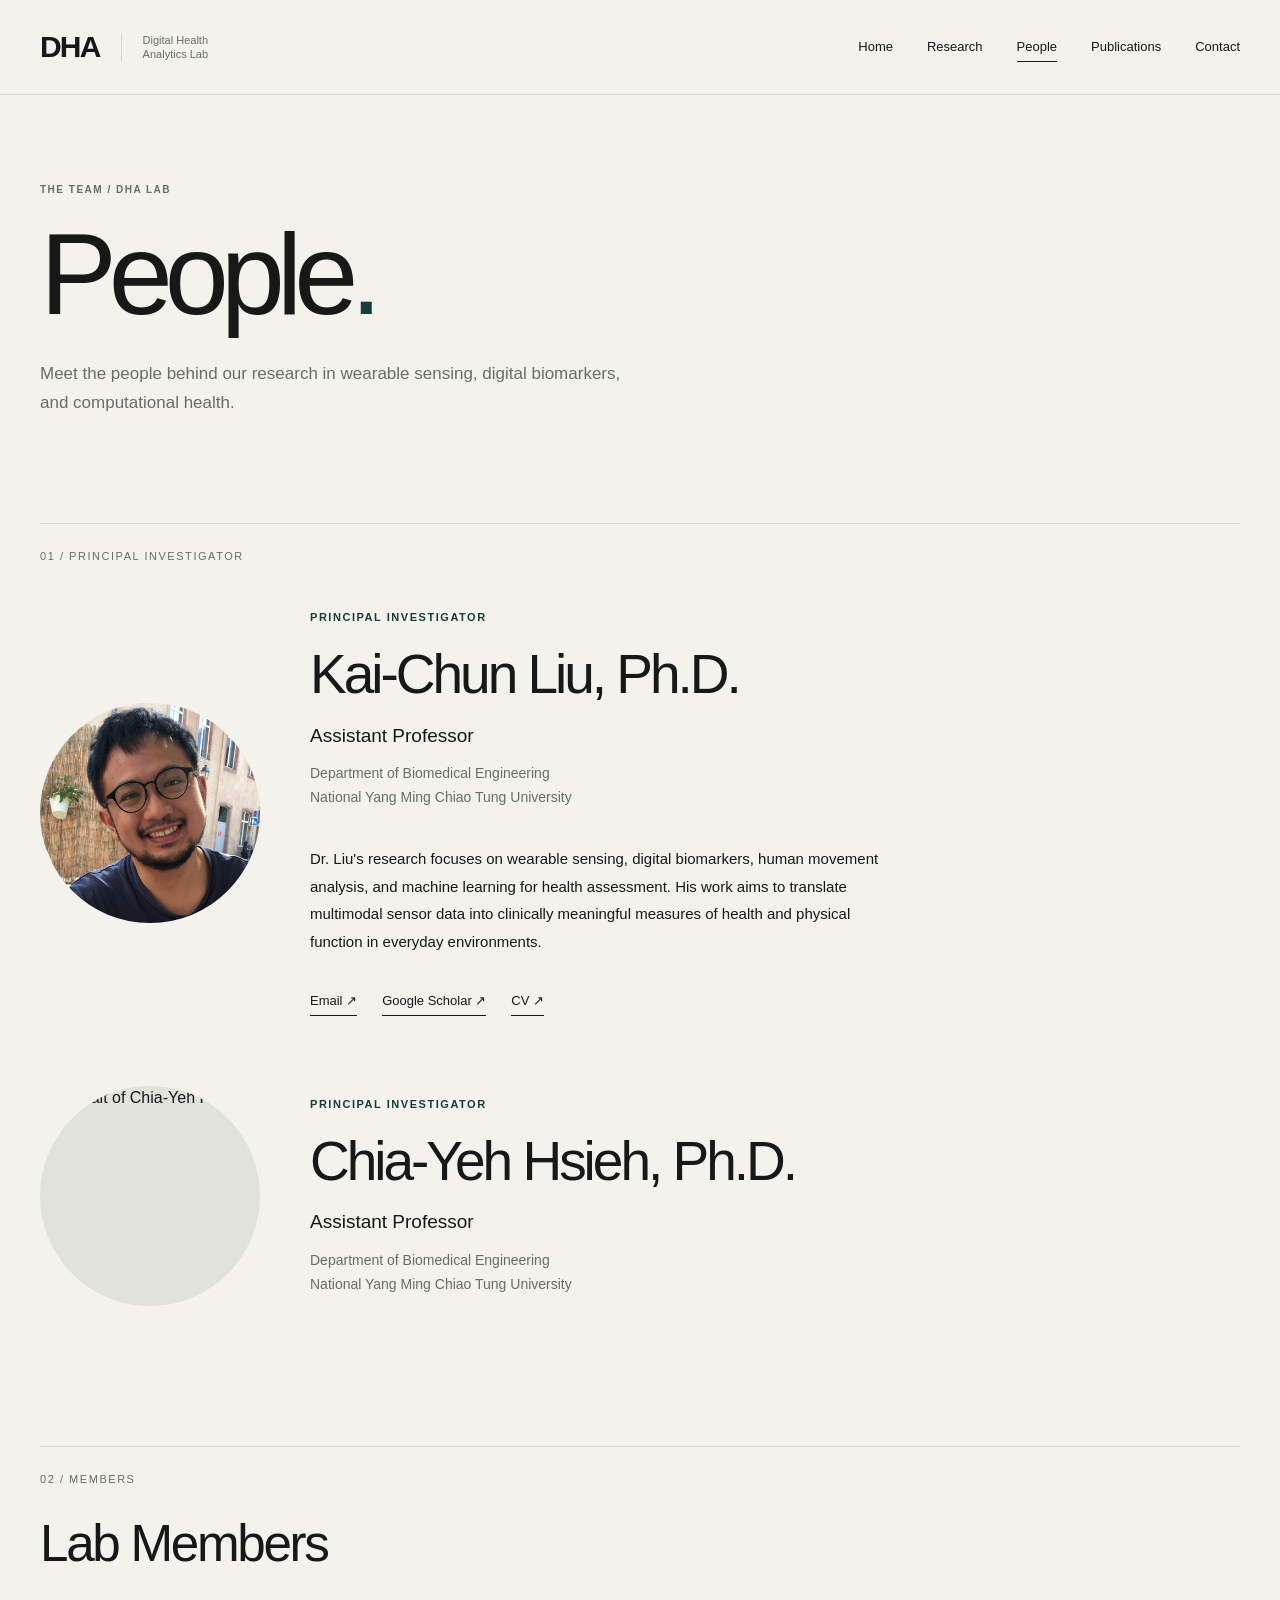
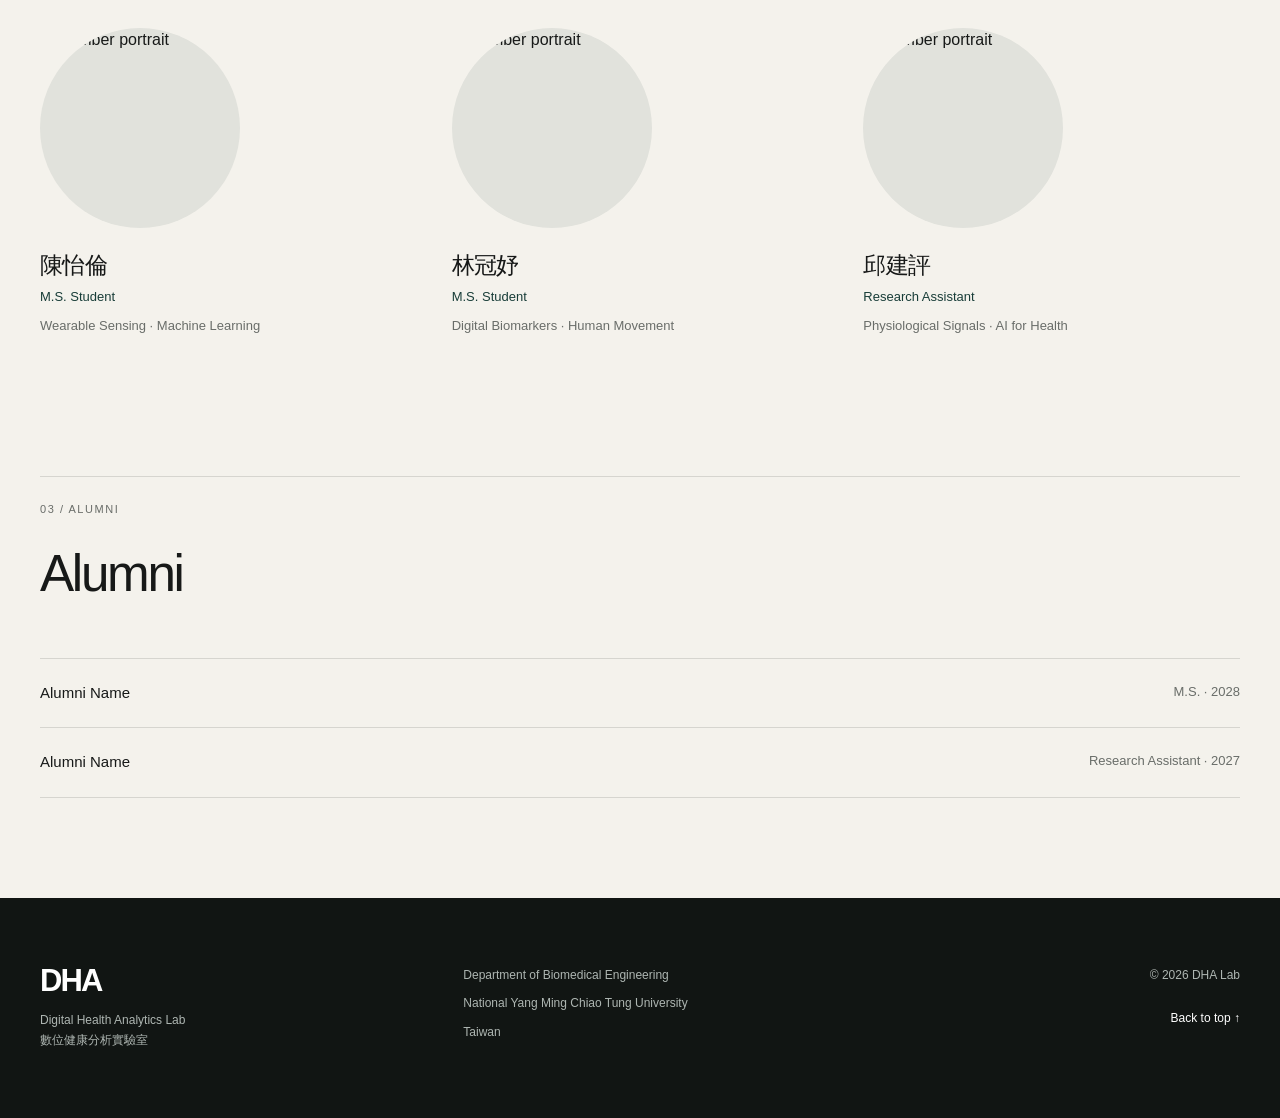
==== people.html @ 4950b9c4 "Add second PI, fill in member names, and use circular member photos Co-Authored-By: Claude Opus 5.5 " ====
<!DOCTYPE html>

<html lang="en">
<head>
<meta charset="utf-8"/>
<meta content="width=device-width, initial-scale=1.0" name="viewport"/>
<title>People | DHA Lab</title>
<meta content="Meet the people of the Digital Health Analytics Lab at NYCU." name="description"/>
<link href="css/style.css?v=20261024-contact" rel="stylesheet"/></head>
<body id="top">
<header class="site-header">
<div class="header-inner">
<a class="brand" href="index.html">
<span class="brand-mark">DHA</span>
<span class="brand-name">Digital Health<br/>Analytics Lab</span>
</a>
<nav aria-label="Main navigation" class="main-nav"><a href="index.html">Home</a><a href="research.html">Research</a><a aria-current="page" href="people.html">People</a><a href="publications.html">Publications</a><a href="contact.html">Contact</a></nav>
</div>
</header>
<main class="people-page">
<section class="people-heading">
<div class="section-inner">
<p class="section-label">THE TEAM / DHA LAB</p>
<h1>People<span class="accent-dot">.</span></h1>
<p class="people-intro">
        Meet the people behind our research in wearable sensing,
        digital biomarkers, and computational health.
      </p>
</div>
</section>
<!-- 01 / PRINCIPAL INVESTIGATOR -->
<section class="people-section" id="pi">
<div class="section-inner">
<div class="people-section-header">
<span>01 / PRINCIPAL INVESTIGATOR</span>
</div>
<div class="pi-layout">
<div class="pi-photo">
<img alt="Portrait of Kai-Chun Liu" src="images/kai-chun-liu.jpg"/>
</div>
<div class="pi-info">
<p class="person-label">PRINCIPAL INVESTIGATOR</p>
<h2>Kai-Chun Liu, Ph.D.</h2>
<p class="person-role">Assistant Professor</p>
<p class="person-affiliation">
            Department of Biomedical Engineering<br/>
            National Yang Ming Chiao Tung University
          </p>
<p class="person-bio">
            Dr. Liu's research focuses on wearable sensing,
            digital biomarkers, human movement analysis,
            and machine learning for health assessment.
            His work aims to translate multimodal sensor data
            into clinically meaningful measures of health
            and physical function in everyday environments.
          </p>
<div class="person-links">
<a href="mailto:kcliu33@nycu.edu.tw">Email ↗</a>
<!-- Replace # with actual profile URLs -->
<a href="https://scholar.google.com/citations?user=XZnpukkAAAAJ&amp;hl=en">Google Scholar ↗</a>
<a href="https://drive.google.com/file/d/1OTG_u9zV8l17swDom-nR_fmlrITZX7Av/view?usp=drive_link">CV ↗</a>
</div>
</div>
</div>
<!-- Second professor -->
<div class="pi-layout">
<div class="pi-photo">
<img alt="Portrait of Chia-Yeh Hsieh" src="images/professor-02.jpg"/>
</div>
<div class="pi-info">
<p class="person-label">PRINCIPAL INVESTIGATOR</p>
<h2>Chia-Yeh Hsieh, Ph.D.</h2>
<p class="person-role">Assistant Professor</p>
<p class="person-affiliation">
            Department of Biomedical Engineering<br/>
            National Yang Ming Chiao Tung University
          </p>
</div>
</div>
</div>
</section>
<!-- 02 / MEMBERS -->
<section class="people-section" id="members">
<div class="section-inner">
<div class="people-section-header">
<span>02 / MEMBERS</span>
<h2>Lab Members</h2>
</div>
<div class="members-grid">
<!-- Example member 1 -->
<article class="member-card">
<div class="member-photo">
<img alt="Member portrait" src="images/member-01.jpg"/>
</div>
<h3>陳怡倫</h3>
<p class="member-role">M.S. Student</p>
<p class="member-interest">
            Wearable Sensing · Machine Learning
          </p>
</article>
<!-- Example member 2 -->
<article class="member-card">
<div class="member-photo">
<img alt="Member portrait" src="images/member-02.jpg"/>
</div>
<h3>林冠妤</h3>
<p class="member-role">M.S. Student</p>
<p class="member-interest">
            Digital Biomarkers · Human Movement
          </p>
</article>
<!-- Example member 3 -->
<article class="member-card">
<div class="member-photo">
<img alt="Member portrait" src="images/member-03.jpg"/>
</div>
<h3>邱建評</h3>
<p class="member-role">Research Assistant</p>
<p class="member-interest">
            Physiological Signals · AI for Health
          </p>
</article>
</div>
</div>
</section>
<!-- 03 / ALUMNI -->
<section class="people-section alumni-section" id="alumni">
<div class="section-inner">
<div class="people-section-header">
<span>03 / ALUMNI</span>
<h2>Alumni</h2>
</div>
<div class="alumni-list">
<div class="alumni-row">
<span>Alumni Name</span>
<span>M.S. · 2028</span>
</div>
<div class="alumni-row">
<span>Alumni Name</span>
<span>Research Assistant · 2027</span>
</div>
</div>
</div>
</section>
</main>
<footer class="site-footer">
<div class="footer-inner">
<div class="footer-brand">
<p class="footer-dha">DHA</p>
<p>Digital Health Analytics Lab<br/>數位健康分析實驗室</p>
</div>
<div class="footer-affiliation">
<p>Department of Biomedical Engineering</p>
<p>National Yang Ming Chiao Tung University</p>
<p>Taiwan</p>
</div>
<div class="footer-meta">
<p>© 2026 DHA Lab</p>
<a href="#top">Back to top ↑</a>
</div>
</div>
</footer>
</body>
</html>
---- css/style.css ----
/* =========================================================
   DHA LAB
   Digital Health Analytics Lab
========================================================= */


/* =========================================================
   DESIGN TOKENS
========================================================= */

:root {

    --paper: #f4f2ec;
    --white: #ffffff;

    --ink: #171918;

    --gray: #696d69;
    --light-gray: #9da19d;

    --line: #d6d5cf;

    --teal: #183d38;
    --teal-dark: #102d29;

    --footer: #111513;

    --max-width: 1380px;

}


/* =========================================================
   RESET
========================================================= */

* {
    margin: 0;
    padding: 0;
    box-sizing: border-box;
}


html {
    scroll-behavior: smooth;
}


body {

    background: var(--paper);

    color: var(--ink);

    font-family:
        -apple-system,
        BlinkMacSystemFont,
        "Helvetica Neue",
        Helvetica,
        Arial,
        sans-serif;

    font-size: 16px;
    line-height: 1.5;

    -webkit-font-smoothing: antialiased;
    text-rendering: optimizeLegibility;

}


a {
    color: inherit;
}


img {
    display: block;
    max-width: 100%;
}


/* =========================================================
   GLOBAL CONTAINER
========================================================= */

.header-inner,
.hero-inner,
.section-inner,
.footer-inner {

    width: min(
        calc(100% - 80px),
        var(--max-width)
    );

    margin: 0 auto;

}


/* =========================================================
   HEADER
========================================================= */

.site-header {

    background: var(--paper);

    border-bottom: 1px solid var(--line);

}


.header-inner {

    min-height: 94px;

    display: flex;

    align-items: center;
    justify-content: space-between;

    gap: 60px;

}


/* =========================================================
   BRAND
========================================================= */

.brand {

    display: flex;

    align-items: center;

    color: var(--ink);

    text-decoration: none;

}


.brand-mark {

    padding-right: 21px;

    font-size: 30px;

    line-height: 1;

    font-weight: 700;

    letter-spacing: -0.06em;

}


.brand-name {

    padding-left: 21px;

    border-left: 1px solid var(--line);

    color: var(--gray);

    font-size: 11px;

    line-height: 1.3;

}


/* =========================================================
   NAVIGATION
========================================================= */

.main-nav {

    display: flex;

    align-items: center;

    gap: 34px;

}


.main-nav a {

    position: relative;

    padding: 10px 0;

    color: var(--ink);

    text-decoration: none;

    font-size: 13px;

    font-weight: 500;

}


.main-nav a::after {

    content: "";

    position: absolute;

    left: 0;
    bottom: 5px;

    width: 100%;
    height: 1px;

    background: var(--ink);

    transform: scaleX(0);

    transform-origin: right;

    transition: transform 0.25s ease;

}


.main-nav a:hover::after {

    transform: scaleX(1);

    transform-origin: left;

}


/* =========================================================
   HERO
========================================================= */

.hero {

    /*
       Keep the main visual close to the navigation.
    */

    padding: 26px 0 0;

}


/* =========================================================
   HERO VISUAL
========================================================= */

.hero-visual {

    position: relative;

    width: 100%;

    height: min(
        690px,
        calc(100vh - 145px)
    );

    min-height: 540px;

    overflow: hidden;

    background: var(--teal-dark);

}


/* =========================================================
   HERO IMAGE
========================================================= */

.hero-image {

    position: absolute;

    inset: 0;

    width: 100%;
    height: 100%;

    object-fit: cover;

    object-position: center;

}


/* =========================================================
   HERO OVERLAY
========================================================= */

.hero-overlay {

    position: absolute;

    inset: 0;

    z-index: 1;

    background:

        linear-gradient(
            90deg,
            rgba(7, 16, 14, 0.82) 0%,
            rgba(7, 16, 14, 0.65) 30%,
            rgba(7, 16, 14, 0.25) 58%,
            rgba(7, 16, 14, 0.04) 82%
        ),

        linear-gradient(
            0deg,
            rgba(5, 10, 9, 0.28) 0%,
            rgba(5, 10, 9, 0) 45%
        );

}


/* =========================================================
   HERO CONTENT
========================================================= */

.hero-content {

    position: absolute;

    z-index: 3;

    left: 58px;
    bottom: 62px;

    max-width: 690px;

    color: white;

}


/* =========================================================
   HERO EYEBROW
========================================================= */

.hero-eyebrow {

    margin-bottom: 20px;

    color: rgba(
        255,
        255,
        255,
        0.72
    );

    font-size: 10px;

    line-height: 1;

    font-weight: 600;

    letter-spacing: 0.16em;

}


/* =========================================================
   HERO TITLE
========================================================= */

.hero-content h1 {

    margin-bottom: 25px;

    font-size: clamp(
        56px,
        6vw,
        88px
    );

    line-height: 0.92;

    font-weight: 400;

    letter-spacing: -0.06em;

}


/* =========================================================
   HERO DESCRIPTION
========================================================= */

.hero-description {

    max-width: 500px;

    color: rgba(
        255,
        255,
        255,
        0.84
    );

    font-size: 16px;

    line-height: 1.65;

}


/* =========================================================
   HERO AFFILIATION
========================================================= */

.hero-affiliation {

    position: absolute;

    z-index: 3;

    right: 40px;
    bottom: 38px;

    color: rgba(
        255,
        255,
        255,
        0.68
    );

    text-align: right;

    font-size: 11px;

    line-height: 1.6;

}


.hero-affiliation p + p {

    margin-top: 2px;

}


/* =========================================================
   NEWS
========================================================= */

.news {

    padding: 125px 0 135px;

    background: var(--paper);

}


/* =========================================================
   NEWS HEADER
========================================================= */

.news-header {

    margin-bottom: 70px;

    display: flex;

    align-items: flex-end;
    justify-content: space-between;

    gap: 60px;

}


/* =========================================================
   SECTION LABEL
========================================================= */

.section-label {

    margin-bottom: 22px;

    color: var(--gray);

    font-size: 10px;

    line-height: 1;

    font-weight: 600;

    letter-spacing: 0.15em;

}


/* =========================================================
   NEWS TITLE
========================================================= */

.news-header h2 {

    max-width: 800px;

    font-size: clamp(
        43px,
        5vw,
        70px
    );

    line-height: 1;

    font-weight: 400;

    letter-spacing: -0.052em;

}


/* =========================================================
   ALL NEWS LINK
========================================================= */

.section-link {

    position: relative;

    padding-bottom: 6px;

    color: var(--ink);

    text-decoration: none;

    font-size: 13px;

}


.section-link::after {

    content: "";

    position: absolute;

    left: 0;
    bottom: 0;

    width: 100%;
    height: 1px;

    background: var(--ink);

    transform-origin: left;

    transition: transform 0.25s ease;

}


.section-link:hover::after {

    transform: scaleX(0.45);

}


/* =========================================================
   NEWS LIST
========================================================= */

.news-list {

    border-top: 1px solid var(--line);

}


/* =========================================================
   NEWS ITEM
========================================================= */

.news-item {

    padding: 37px 0;

    display: grid;

    grid-template-columns:
        170px
        minmax(0, 1fr)
        40px;

    gap: 30px;

    align-items: start;

    border-bottom: 1px solid var(--line);

}


/* =========================================================
   NEWS DATE
========================================================= */

.news-item time {

    padding-top: 5px;

    color: var(--gray);

    font-size: 10px;

    line-height: 1;

    font-weight: 600;

    letter-spacing: 0.12em;

}


/* =========================================================
   NEWS CONTENT
========================================================= */

.news-content h3 {

    margin-bottom: 10px;

    font-size: 23px;

    line-height: 1.25;

    font-weight: 500;

    letter-spacing: -0.025em;

}


.news-content p {

    max-width: 700px;

    color: var(--gray);

    font-size: 14px;

    line-height: 1.65;

}


/* =========================================================
   NEWS ARROW
========================================================= */

.news-arrow {

    padding-top: 2px;

    text-align: right;

    font-size: 18px;

    transition: transform 0.2s ease;

}


.news-item:hover .news-arrow {

    transform:
        translate(3px, -3px);

}


/* =========================================================
   FOOTER
========================================================= */

.site-footer {

    padding: 67px 0;

    background: var(--footer);

    color: #aeb6b2;

}


/* =========================================================
   FOOTER GRID
========================================================= */

.footer-inner {

    display: grid;

    grid-template-columns:
        1.2fr
        1.6fr
        0.8fr;

    gap: 70px;

}


/* =========================================================
   FOOTER DHA
========================================================= */

.footer-dha {

    margin-bottom: 14px;

    color: white;

    font-size: 31px;

    line-height: 1;

    font-weight: 700;

    letter-spacing: -0.06em;

}


.footer-brand,
.footer-affiliation,
.footer-meta {

    font-size: 12px;

    line-height: 1.7;

}


.footer-affiliation p + p {

    margin-top: 8px;

}


.footer-meta {

    text-align: right;

}


.footer-meta a {

    display: inline-block;

    margin-top: 23px;

    color: white;

    text-decoration: none;

}


.footer-meta a:hover {

    opacity: 0.65;

}


/* =========================================================
   TABLET
========================================================= */

@media (max-width: 1000px) {


    .header-inner,
    .hero-inner,
    .section-inner,
    .footer-inner {

        width:
            min(
                calc(100% - 48px),
                var(--max-width)
            );

    }


    /* HEADER */

    .header-inner {

        min-height: 90px;

    }


    .main-nav {

        gap: 21px;

    }


    /* HERO */

    .hero {

        padding-top: 22px;

    }


    .hero-visual {

        height: 620px;

        min-height: 0;

    }


    .hero-content {

        left: 45px;
        bottom: 50px;

    }


    .hero-affiliation {

        right: 35px;
        bottom: 30px;

    }


    /* NEWS */

    .news {

        padding: 100px 0 110px;

    }

}


/* =========================================================
   SMALL TABLET
========================================================= */

@media (max-width: 800px) {


    /* NAV */

    .main-nav {

        gap: 16px;

    }


    .main-nav a {

        font-size: 12px;

    }


    /* HERO */

    .hero-visual {

        height: 580px;

    }


    .hero-content h1 {

        font-size: 62px;

    }


    /*
       Hide affiliation because it competes
       with the main text at smaller widths.
    */

    .hero-affiliation {

        display: none;

    }


    /* NEWS */

    .news-item {

        grid-template-columns:
            125px
            minmax(0, 1fr)
            30px;

    }


    /* FOOTER */

    .footer-inner {

        grid-template-columns:
            1fr
            1fr;

    }


    .footer-meta {

        grid-column: 1 / -1;

        text-align: left;

    }

}


/* =========================================================
   MOBILE
========================================================= */

@media (max-width: 650px) {


    /* GLOBAL */

    .header-inner,
    .hero-inner,
    .section-inner,
    .footer-inner {

        width:
            calc(100% - 32px);

    }


    /* HEADER */

    .header-inner {

        min-height: 78px;

    }


    .brand-mark {

        padding-right: 15px;

        font-size: 27px;

    }


    .brand-name {

        padding-left: 15px;

        font-size: 9px;

    }


    /*
       Desktop navigation hidden on mobile.
       A mobile menu can be added later.
    */

    .main-nav {

        display: none;

    }


    /* HERO */

    .hero {

        padding-top: 16px;

    }


    .hero-visual {

        height:
            calc(100svh - 110px);

        min-height: 530px;

        max-height: 680px;

    }


    .hero-image {

        /*
           Can change this to:
           center / left / right
           depending on the final image.
        */

        object-position: center;

    }


    .hero-overlay {

        background:

            linear-gradient(
                0deg,
                rgba(6, 15, 13, 0.92) 0%,
                rgba(6, 15, 13, 0.70) 38%,
                rgba(6, 15, 13, 0.20) 72%,
                rgba(6, 15, 13, 0.03) 100%
            );

    }


    .hero-content {

        left: 26px;
        right: 26px;
        bottom: 32px;

        max-width: none;

    }


    .hero-eyebrow {

        margin-bottom: 16px;

        font-size: 8px;

    }


    .hero-content h1 {

        margin-bottom: 20px;

        font-size: clamp(
            47px,
            14vw,
            62px
        );

        line-height: 0.94;

    }


    .hero-description {

        max-width: 400px;

        font-size: 14px;

        line-height: 1.6;

    }


    /* NEWS */

    .news {

        padding: 78px 0 85px;

    }


    .news-header {

        margin-bottom: 45px;

        flex-direction: column;

        align-items: flex-start;

        gap: 27px;

    }


    .news-header h2 {

        font-size: 42px;

    }


    .news-item {

        padding: 29px 0;

        grid-template-columns: 1fr;

        gap: 13px;

    }


    .news-content h3 {

        font-size: 21px;

    }


    .news-arrow {

        display: none;

    }


    /* FOOTER */

    .site-footer {

        padding: 52px 0;

    }


    .footer-inner {

        grid-template-columns: 1fr;

        gap: 35px;

    }


    .footer-meta {

        grid-column: auto;

        text-align: left;

    }

}


/* =========================================================
   VERY SMALL MOBILE
========================================================= */

@media (max-width: 390px) {


    .brand-name {

        display: none;

    }


    .brand-mark {

        padding-right: 0;

    }


    .hero-content h1 {

        font-size: 45px;

    }


    .news-header h2 {

        font-size: 37px;

    }

}


/* =========================================================
   REDUCED MOTION
========================================================= */

@media (prefers-reduced-motion: reduce) {


    html {

        scroll-behavior: auto;

    }


    *,
    *::before,
    *::after {

        animation-duration:
            0.01ms !important;

        animation-iteration-count:
            1 !important;

        transition-duration:
            0.01ms !important;

    }
   

}


/* ==========================================
   PEOPLE PAGE
========================================== */

.people-page {
  background: var(--paper);
}

.people-heading {
  padding: 90px 0 65px;
}

.people-heading h1 {
  font-size: clamp(65px, 9vw, 130px);
  font-weight: 400;
  line-height: 1;
  letter-spacing: -0.07em;
}

.accent-dot {
  color: var(--teal);
}

.people-intro {
  max-width: 590px;
  margin-top: 28px;
  color: var(--gray);
  font-size: 17px;
  line-height: 1.7;
}

/* SECTION */

.people-section {
  padding: 40px 0 100px;
}

.people-section-header {
  border-top: 1px solid var(--line);
  padding-top: 24px;
  margin-bottom: 45px;
}

.people-section-header > span {
  display: block;
  color: var(--gray);
  font-size: 11px;
  letter-spacing: 0.14em;
}

.people-section-header h2 {
  margin-top: 18px;
  font-size: clamp(36px, 4vw, 54px);
  font-weight: 400;
  letter-spacing: -0.045em;
}

/* PI */

.pi-layout {
    display: grid;
    grid-template-columns: 220px minmax(0, 1fr);
    column-gap: 50px;
    align-items: center;
}

.pi-photo {
    width: 220px;
    max-width: 100%;
    aspect-ratio: 1 / 1;
    border-radius: 50%;
    background: #e1e2dc;
    overflow: hidden;
}

.pi-layout + .pi-layout {
    margin-top: 70px;
}

.pi-photo img {
    display: block;
    width: 100%;
    height: 100%;
    object-fit: cover;
    object-position: center top;
}

.person-label {
  color: var(--teal);
  font-size: 11px;
  font-weight: 600;
  letter-spacing: 0.14em;
  margin-bottom: 20px;
}

.pi-info h2 {
  font-size: clamp(38px, 4.3vw, 64px);
  font-weight: 400;
  line-height: 1.05;
  letter-spacing: -0.055em;
}

.person-role {
  margin-top: 18px;
  font-size: 19px;
}

.person-affiliation {
  margin-top: 12px;
  color: var(--gray);
  font-size: 14px;
  line-height: 1.7;
}

.person-bio {
  margin-top: 35px;
  max-width: 590px;
  font-size: 15px;
  line-height: 1.85;
}

.person-links {
  display: flex;
  flex-wrap: wrap;
  gap: 25px;
  margin-top: 35px;
}

.person-links a {
  font-size: 13px;
  text-decoration: none;
  border-bottom: 1px solid var(--ink);
  padding-bottom: 5px;
}

/* MEMBERS */

.members-grid {
  display: grid;
  grid-template-columns: repeat(3, minmax(0, 1fr));
  gap: 35px;
}

.member-photo {
  width: 100%;
  max-width: 200px;
  aspect-ratio: 1 / 1;
  border-radius: 50%;
  background: #e1e2dc;
  overflow: hidden;
}

.member-photo img {
  display: block;
  width: 100%;
  height: 100%;
  object-fit: cover;
  object-position: center top;
  transition: transform 0.4s ease;
}

.member-card:hover img {
  transform: scale(1.035);
}

.member-card h3 {
  margin-top: 20px;
  font-size: 23px;
  font-weight: 500;
  letter-spacing: -0.03em;
}

.member-role {
  margin-top: 5px;
  font-size: 13px;
  color: var(--teal);
}

.member-interest {
  margin-top: 9px;
  font-size: 13px;
  line-height: 1.6;
  color: var(--gray);
}

/* ALUMNI */

.alumni-list {
  border-top: 1px solid var(--line);
}

.alumni-row {
  display: flex;
  justify-content: space-between;
  gap: 25px;
  padding: 23px 0;
  border-bottom: 1px solid var(--line);
  font-size: 15px;
}

.alumni-row span:last-child {
  color: var(--gray);
  font-size: 13px;
}

/* RESPONSIVE */


@media (max-width: 650px) {
  .people-heading {
    padding: 60px 0 45px;
  }

  .people-section {
    padding: 30px 0 75px;
  }

  .pi-layout {
    grid-template-columns: 1fr;
    gap: 35px;
  }

  .pi-photo {
    max-width: 180px;
  }

  .members-grid {
    grid-template-columns: repeat(2, minmax(0, 1fr));
    gap: 28px 16px;
  }

  .member-card h3 {
    font-size: 19px;
  }

  .alumni-row {
    flex-direction: column;
    gap: 6px;
  }
}

@media (max-width: 390px) {
  .members-grid {
    grid-template-columns: 1fr;
  }
}


/* Unified navigation: accessible on small screens */
.main-nav a[aria-current="page"]::after{transform:scaleX(1);transform-origin:left}
@media(max-width:650px){.header-inner{flex-wrap:wrap;gap:10px;padding:16px 0}.main-nav{display:flex;width:100%;gap:clamp(12px,4vw,26px);flex-wrap:wrap}.main-nav a{font-size:12px;padding:6px 0}.site-header .header-inner{min-height:90px}}
@media(max-width:390px){.brand-name{display:block}.header-inner{gap:10px}}
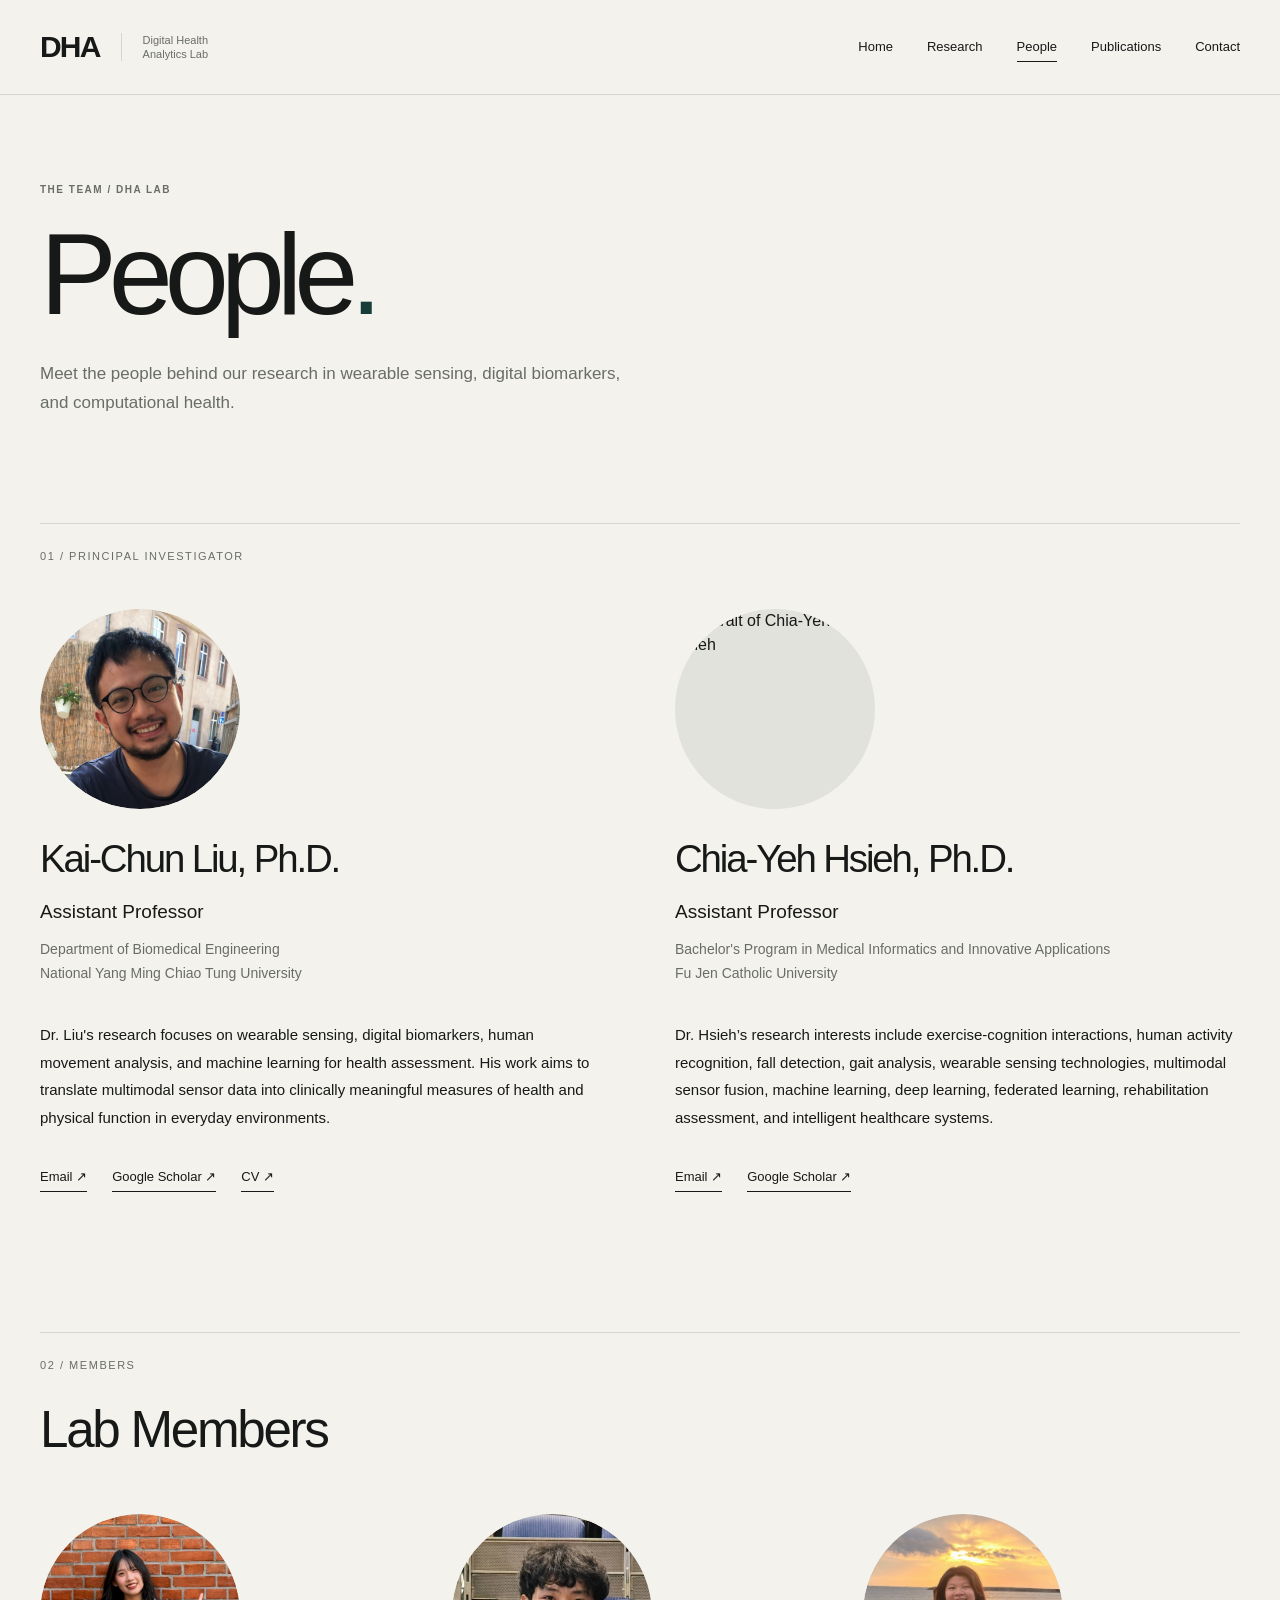
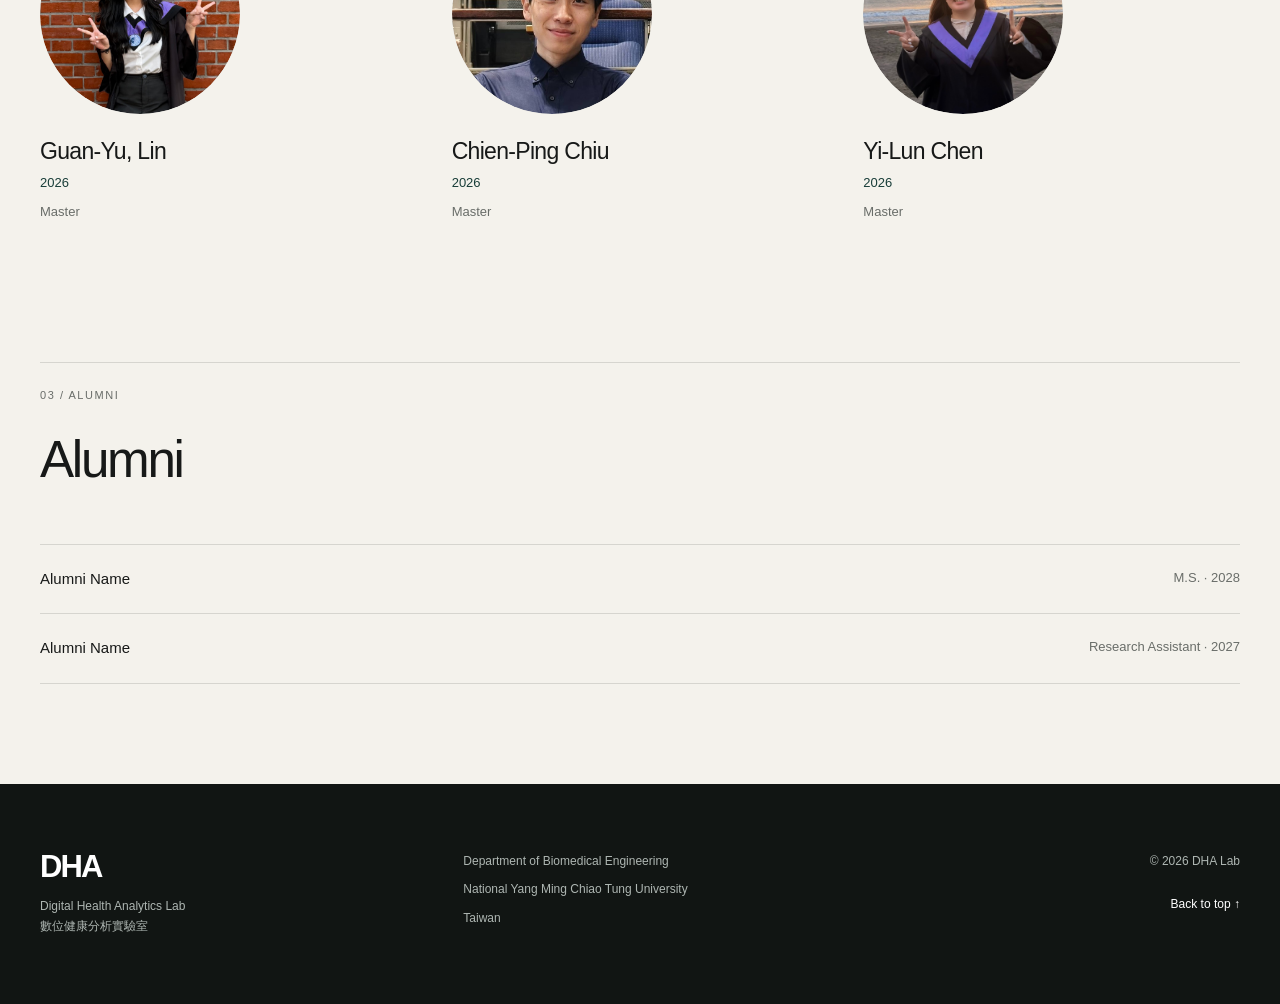
==== commit 3b450c3e: "Update people page, styles, and add member photos Co-Authored-By: Claude Opus 5.5 <noreply@anthropic" ====
--- a/people.html
+++ b/people.html
@@ -1,4 +1,3 @@
-
 <!DOCTYPE html>
 
 <html lang="en">
@@ -7,7 +6,7 @@
 <meta content="width=device-width, initial-scale=1.0" name="viewport"/>
 <title>People | DHA Lab</title>
 <meta content="Meet the people of the Digital Health Analytics Lab at NYCU." name="description"/>
-<link href="css/style.css?v=20261024-contact" rel="stylesheet"/></head>
+<link href="css/style.css?v=20261105-avatar" rel="stylesheet"/></head>
 <body id="top">
 <header class="site-header">
 <div class="header-inner">
@@ -35,12 +34,12 @@
 <div class="people-section-header">
 <span>01 / PRINCIPAL INVESTIGATOR</span>
 </div>
+<div class="pi-row">
 <div class="pi-layout">
 <div class="pi-photo">
 <img alt="Portrait of Kai-Chun Liu" src="images/kai-chun-liu.jpg"/>
 </div>
 <div class="pi-info">
-<p class="person-label">PRINCIPAL INVESTIGATOR</p>
 <h2>Kai-Chun Liu, Ph.D.</h2>
 <p class="person-role">Assistant Professor</p>
 <p class="person-affiliation">
@@ -63,21 +62,30 @@
 </div>
 </div>
 </div>
-<!-- Second professor -->
+<!-- PI 2：先複製第一位教授的資料，之後再換成新教授的內容 -->
 <div class="pi-layout">
 <div class="pi-photo">
-<img alt="Portrait of Chia-Yeh Hsieh" src="images/professor-02.jpg"/>
+<img alt="Portrait of Chia-Yeh Hsieh" src="images/chia-yeh-hsieh.jpg"/>
 </div>
 <div class="pi-info">
-<p class="person-label">PRINCIPAL INVESTIGATOR</p>
 <h2>Chia-Yeh Hsieh, Ph.D.</h2>
 <p class="person-role">Assistant Professor</p>
 <p class="person-affiliation">
-            Department of Biomedical Engineering<br/>
-            National Yang Ming Chiao Tung University
+            Bachelor's Program in Medical Informatics and Innovative Applications<br/>
+            Fu Jen Catholic University
           </p>
+<p class="person-bio">
+            Dr. Hsieh’s research interests include exercise-cognition interactions, human activity recognition, fall detection, gait analysis, wearable sensing technologies, multimodal sensor fusion, machine learning, deep learning, federated learning, rehabilitation assessment, and intelligent healthcare systems.
+          </p>
+<div class="person-links">
+<a href="mailto:152369@mail.fju.edu.tw">Email ↗</a>
+<!-- Replace # with actual profile URLs -->
+<a href="https://scholar.google.com/citations?user=0BJcHgoAAAAJ&hl=zh-TW">Google Scholar ↗</a>
+<!-- <a href="https://drive.google.com/file/d/1OTG_u9zV8l17swDom-nR_fmlrITZX7Av/view?usp=drive_link">CV ↗</a> -->
 </div>
 </div>
+</div>
+</div><!-- /pi-row -->
 </div>
 </section>
 <!-- 02 / MEMBERS -->
@@ -91,34 +99,34 @@
 <!-- Example member 1 -->
 <article class="member-card">
 <div class="member-photo">
-<img alt="Member portrait" src="images/member-01.jpg"/>
+<img alt="Member portrait" src="images/guan-yu-lin.jpg"/>
 </div>
-<h3>陳怡倫</h3>
-<p class="member-role">M.S. Student</p>
+<h3>Guan-Yu, Lin</h3>
+<p class="member-role">2026</p>
 <p class="member-interest">
-            Wearable Sensing · Machine Learning
+            Master
           </p>
 </article>
 <!-- Example member 2 -->
 <article class="member-card">
 <div class="member-photo">
-<img alt="Member portrait" src="images/member-02.jpg"/>
+<img alt="Member portrait" src="images/chien-ping-chiu.jpg"/>
 </div>
-<h3>林冠妤</h3>
-<p class="member-role">M.S. Student</p>
+<h3>Chien-Ping Chiu</h3>
+<p class="member-role">2026</p>
 <p class="member-interest">
-            Digital Biomarkers · Human Movement
+            Master
           </p>
 </article>
 <!-- Example member 3 -->
 <article class="member-card">
 <div class="member-photo">
-<img alt="Member portrait" src="images/member-03.jpg"/>
+<img alt="Member portrait" src="images/yi-lun-chen.jpg"/>
 </div>
-<h3>邱建評</h3>
-<p class="member-role">Research Assistant</p>
+<h3>Yi-Lun Chen</h3>
+<p class="member-role">2026</p>
 <p class="member-interest">
-            Physiological Signals · AI for Health
+            Master
           </p>
 </article>
 </div>
@@ -162,4 +170,4 @@
 </div>
 </footer>
 </body>
-</html>
+</html>
--- a/css/style.css
+++ b/css/style.css
@@ -1328,25 +1328,68 @@
     align-items: center;
 }
 
+/* 兩位教授左右並排 */
+.pi-row {
+    display: grid;
+    grid-template-columns: repeat(2, minmax(0, 1fr));
+    column-gap: 70px;
+    align-items: start;
+}
+
+/* 並排時每位教授改成「照片在上、文字在下」 */
+.pi-row .pi-layout {
+    grid-template-columns: 1fr;
+    row-gap: 30px;
+    align-items: start;
+}
+
+.pi-row .pi-photo {
+    width: 200px;
+}
+
+.pi-row .pi-info h2 {
+    font-size: clamp(32px, 3vw, 46px);
+}
+
+@supports (grid-template-rows: subgrid) {
+    .pi-row {
+        row-gap: 0;
+    }
+
+    .pi-row .pi-layout {
+        grid-row: span 6;
+        grid-template-rows: subgrid;
+        row-gap: 0;
+    }
+
+    .pi-row .pi-photo {
+        margin-bottom: 30px;
+    }
+
+    .pi-row .pi-info {
+        grid-row: span 5;
+        display: grid;
+        grid-template-rows: subgrid;
+        row-gap: 0;
+    }
+}
+
 .pi-photo {
     width: 220px;
     max-width: 100%;
-    aspect-ratio: 1 / 1;
-    border-radius: 50%;
+    aspect-ratio: 1 / 1;          /* 圓形頭像：正方形外框 */
+    border-radius: 50%;           /* 圓形頭像：變成正圓 */
     background: #e1e2dc;
     overflow: hidden;
-}
-
-.pi-layout + .pi-layout {
-    margin-top: 70px;
 }
 
 .pi-photo img {
     display: block;
     width: 100%;
     height: 100%;
-    object-fit: cover;
-    object-position: center top;
+    border-radius: 50%;
+    object-fit: cover;            /* 填滿圓形、不變形 */
+    object-position: center top;  /* 從上方對齊，避免切到頭 */
 }
 
 .person-label {
@@ -1406,18 +1449,17 @@
 }
 
 .member-photo {
-  width: 100%;
-  max-width: 200px;
-  aspect-ratio: 1 / 1;
-  border-radius: 50%;
+  width: min(100%, 200px);       /* 圓形頭像：最大 200px */
+  aspect-ratio: 1 / 1;           /* 圓形頭像：正方形外框 */
+  border-radius: 50%;            /* 圓形頭像：變成正圓 */
   background: #e1e2dc;
   overflow: hidden;
 }
 
 .member-photo img {
-  display: block;
   width: 100%;
   height: 100%;
+  border-radius: 50%;
   object-fit: cover;
   object-position: center top;
   transition: transform 0.4s ease;
@@ -1488,6 +1530,27 @@
     max-width: 180px;
   }
 
+  /* 手機版改回上下排列 */
+  .pi-row {
+    grid-template-columns: 1fr;
+    row-gap: 60px;
+  }
+
+  .pi-row .pi-photo {
+    width: 180px;
+  }
+
+  /* 手機版上下排列，不需要逐行對齊 */
+  .pi-row .pi-layout,
+  .pi-row .pi-info {
+    grid-row: auto;
+    grid-template-rows: none;
+  }
+
+  .pi-row .pi-info {
+    display: block;
+  }
+
   .members-grid {
     grid-template-columns: repeat(2, minmax(0, 1fr));
     gap: 28px 16px;
@@ -1513,4 +1576,4 @@
 /* Unified navigation: accessible on small screens */
 .main-nav a[aria-current="page"]::after{transform:scaleX(1);transform-origin:left}
 @media(max-width:650px){.header-inner{flex-wrap:wrap;gap:10px;padding:16px 0}.main-nav{display:flex;width:100%;gap:clamp(12px,4vw,26px);flex-wrap:wrap}.main-nav a{font-size:12px;padding:6px 0}.site-header .header-inner{min-height:90px}}
-@media(max-width:390px){.brand-name{display:block}.header-inner{gap:10px}}
+@media(max-width:390px){.brand-name{display:block}.header-inner{gap:10px}}
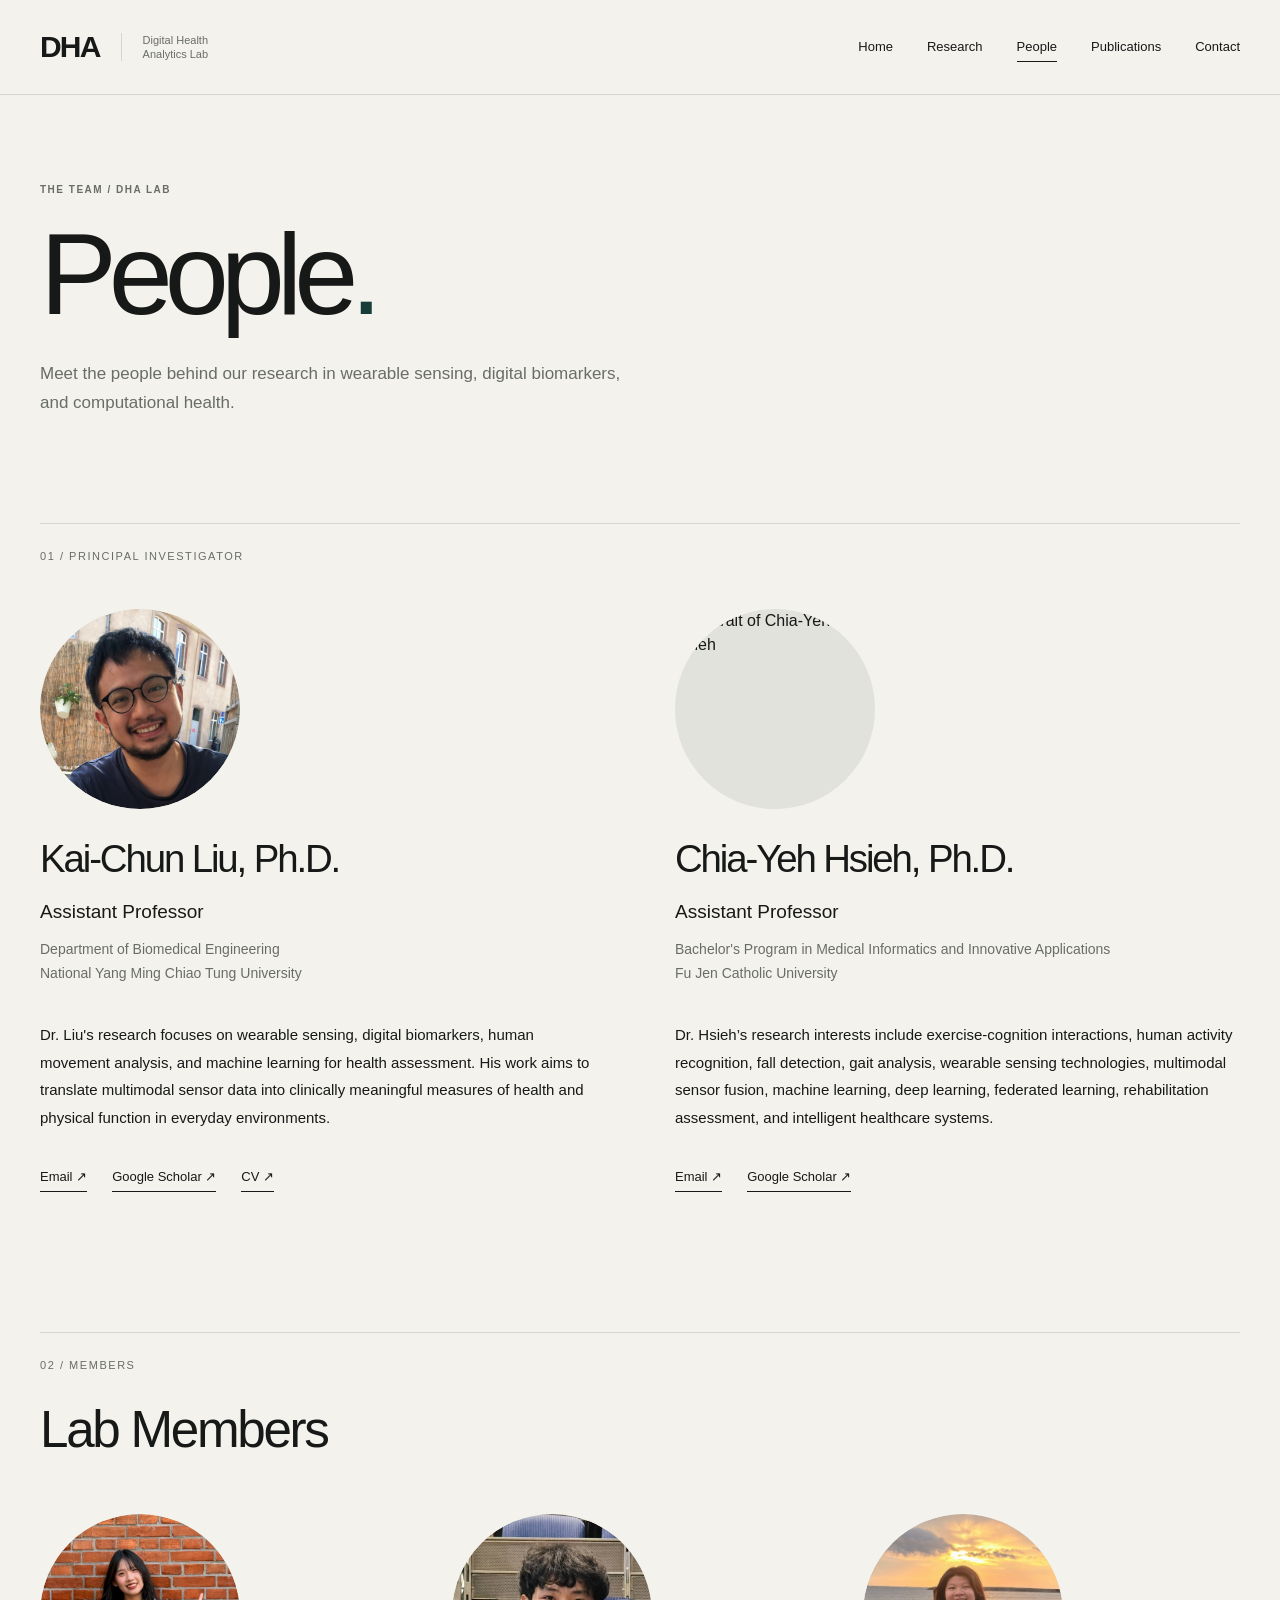
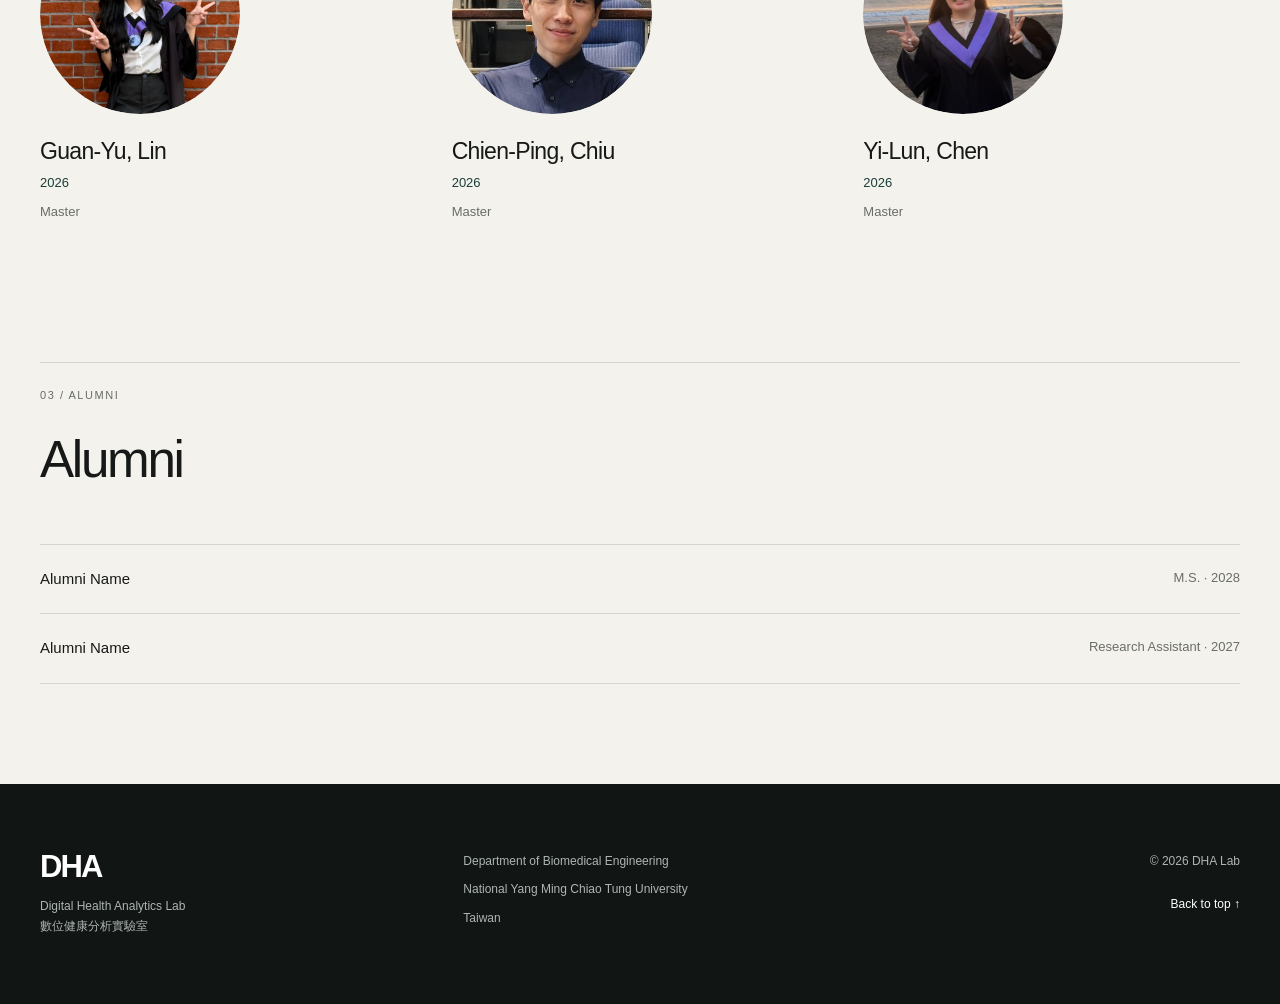
==== commit 522ca045: "Update member names to include commas" ====
--- a/people.html
+++ b/people.html
@@ -112,7 +112,7 @@
 <div class="member-photo">
 <img alt="Member portrait" src="images/chien-ping-chiu.jpg"/>
 </div>
-<h3>Chien-Ping Chiu</h3>
+<h3>Chien-Ping, Chiu</h3>
 <p class="member-role">2026</p>
 <p class="member-interest">
             Master
@@ -123,7 +123,7 @@
 <div class="member-photo">
 <img alt="Member portrait" src="images/yi-lun-chen.jpg"/>
 </div>
-<h3>Yi-Lun Chen</h3>
+<h3>Yi-Lun, Chen</h3>
 <p class="member-role">2026</p>
 <p class="member-interest">
             Master
@@ -170,4 +170,4 @@
 </div>
 </footer>
 </body>
-</html>+</html>
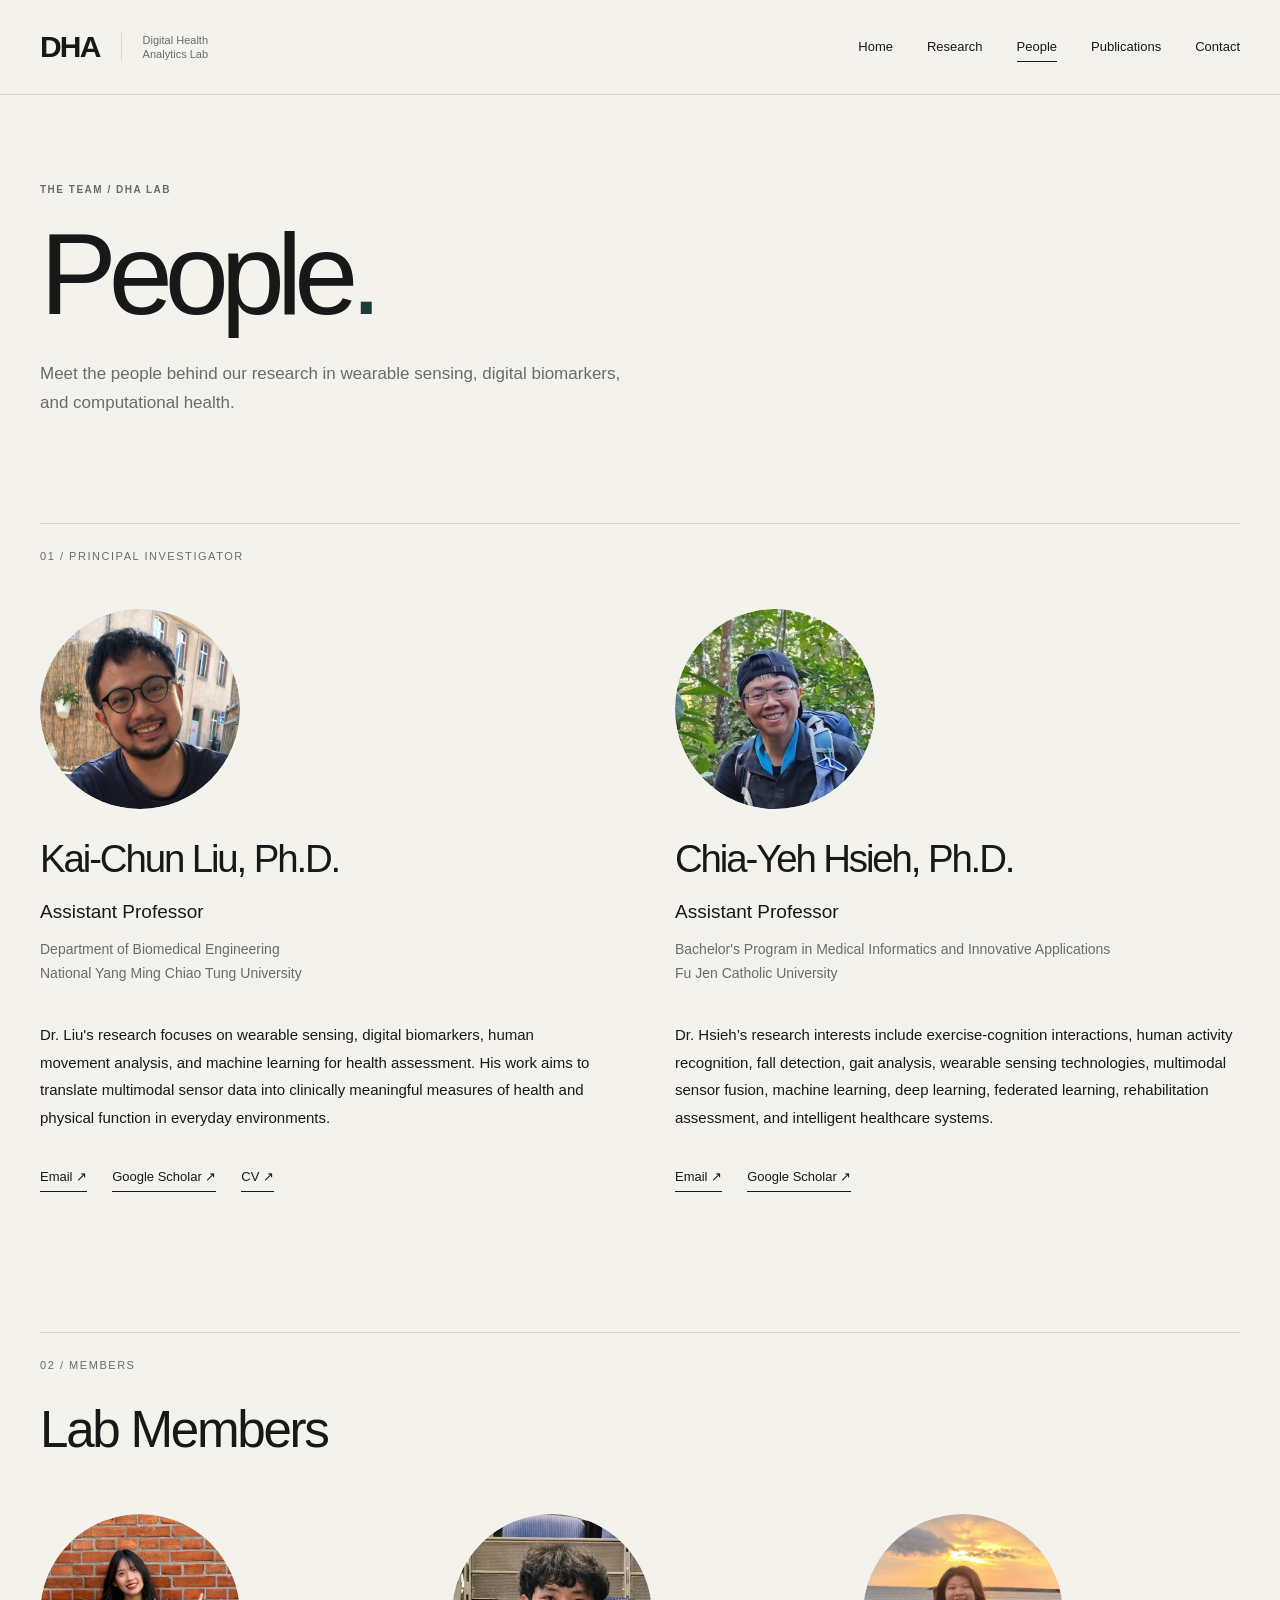
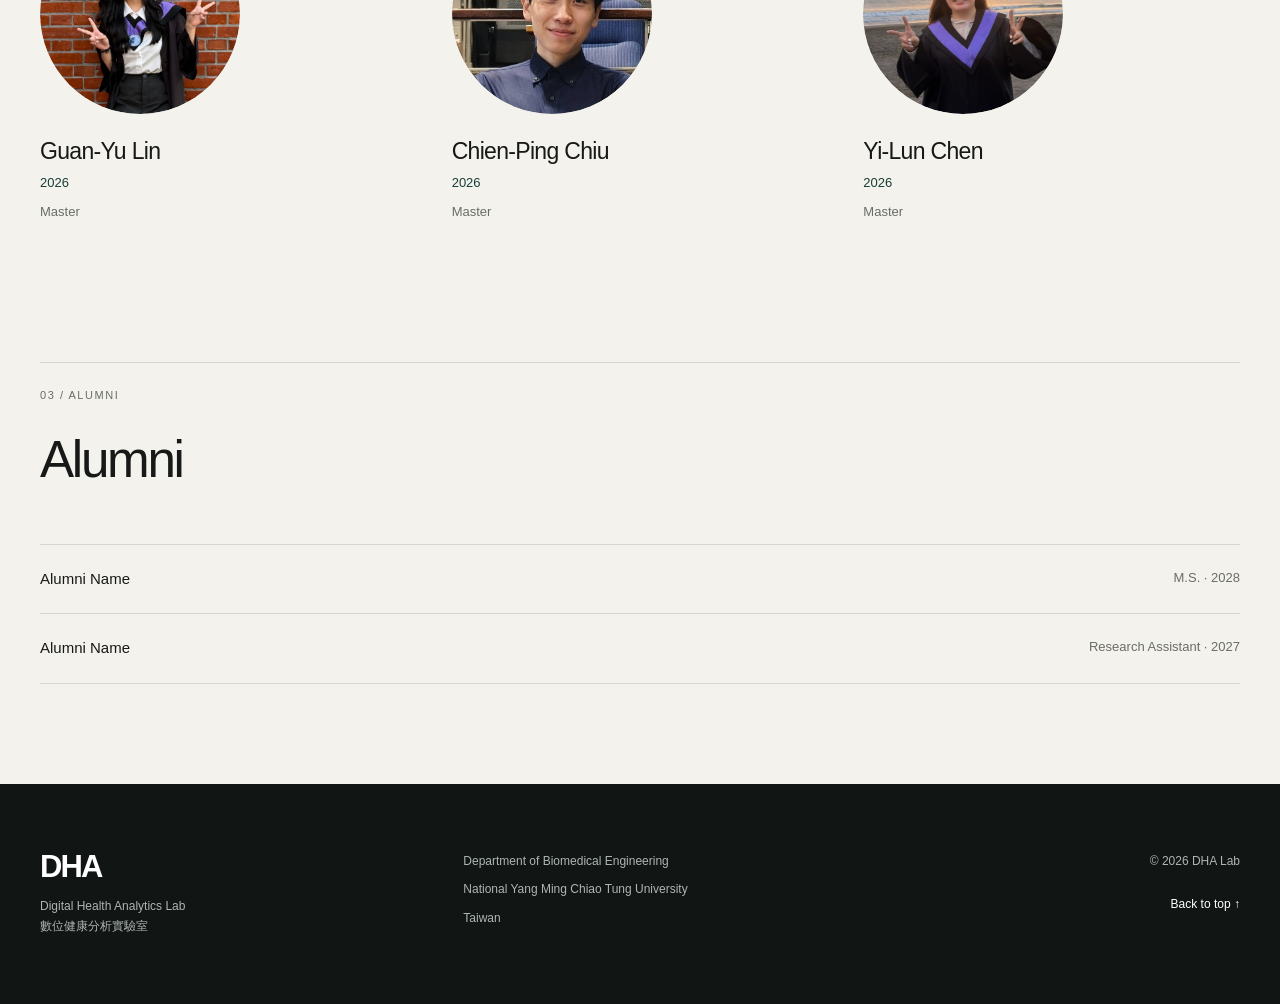
==== commit 6633a30d: "Remove commas from member names in people.html" ====
--- a/people.html
+++ b/people.html
@@ -101,7 +101,7 @@
 <div class="member-photo">
 <img alt="Member portrait" src="images/guan-yu-lin.jpg"/>
 </div>
-<h3>Guan-Yu, Lin</h3>
+<h3>Guan-Yu Lin</h3>
 <p class="member-role">2026</p>
 <p class="member-interest">
             Master
@@ -112,7 +112,7 @@
 <div class="member-photo">
 <img alt="Member portrait" src="images/chien-ping-chiu.jpg"/>
 </div>
-<h3>Chien-Ping, Chiu</h3>
+<h3>Chien-Ping Chiu</h3>
 <p class="member-role">2026</p>
 <p class="member-interest">
             Master
@@ -123,7 +123,7 @@
 <div class="member-photo">
 <img alt="Member portrait" src="images/yi-lun-chen.jpg"/>
 </div>
-<h3>Yi-Lun, Chen</h3>
+<h3>Yi-Lun Chen</h3>
 <p class="member-role">2026</p>
 <p class="member-interest">
             Master
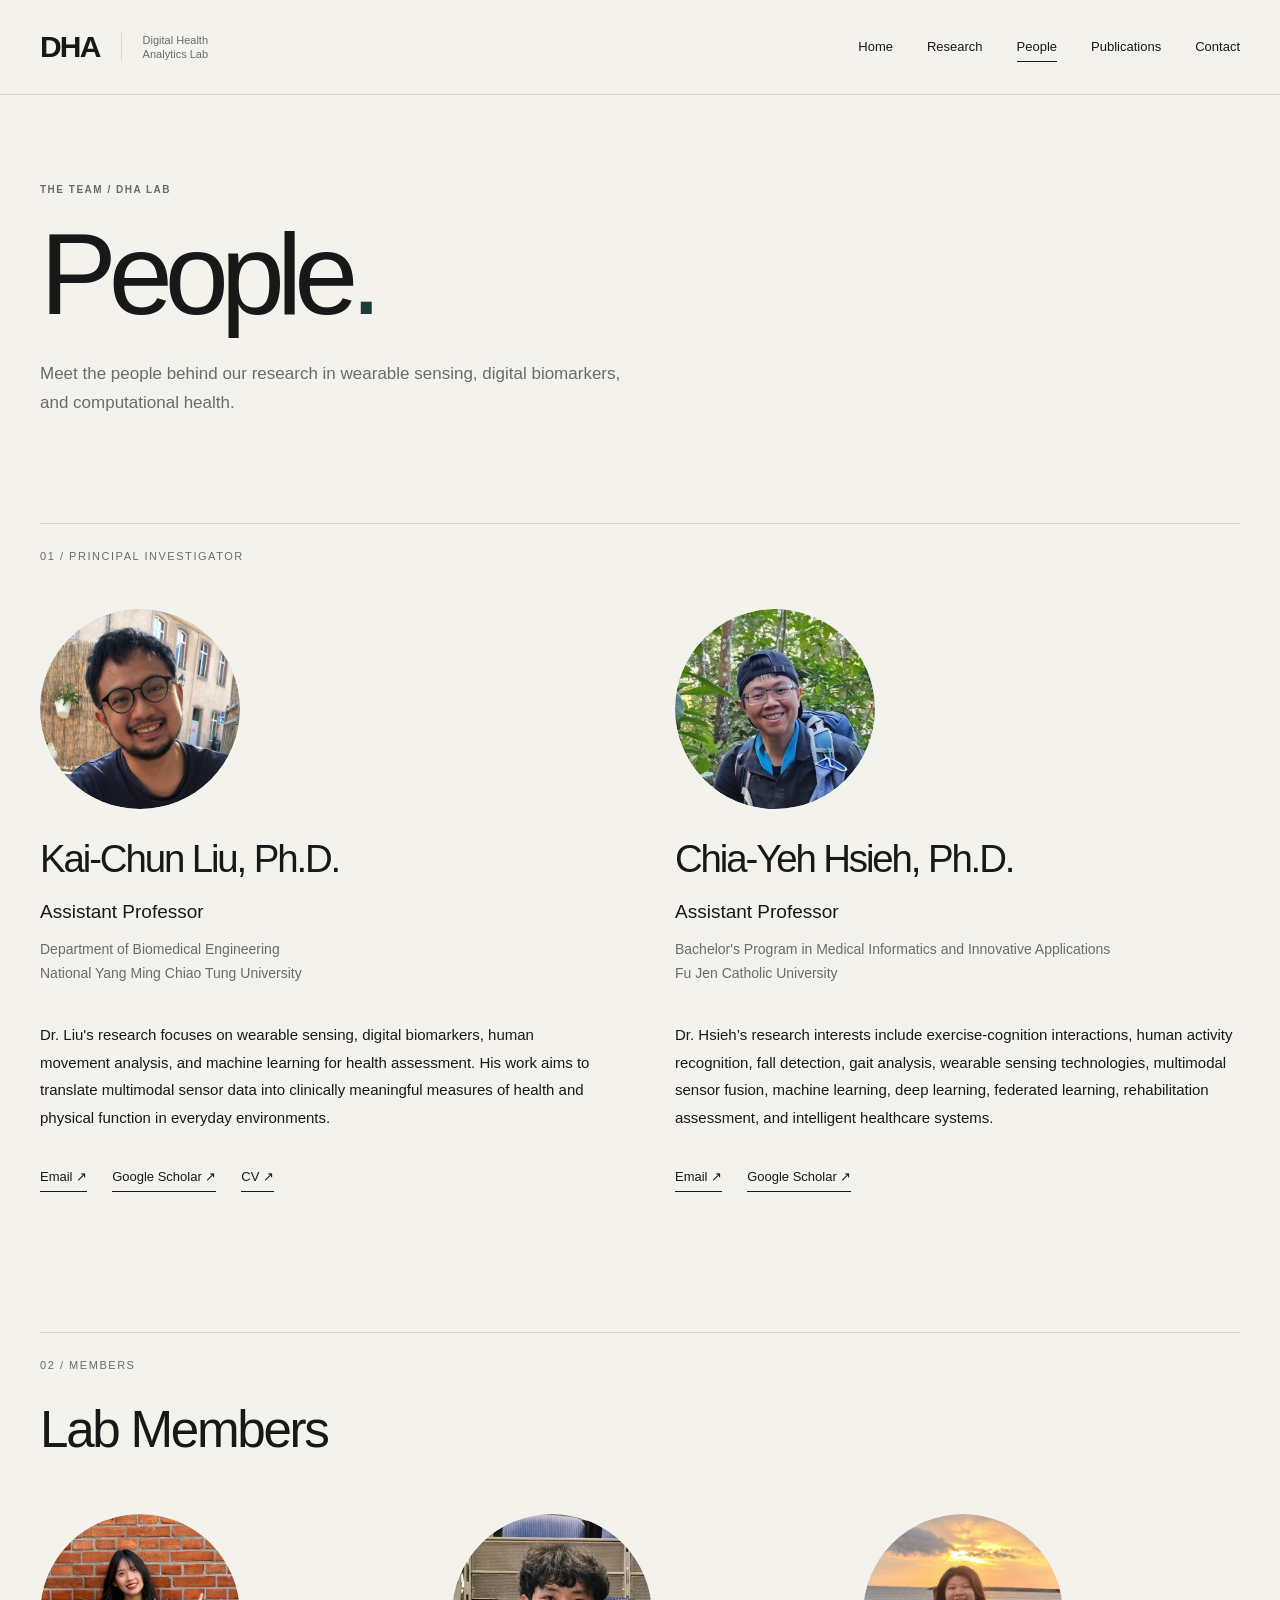
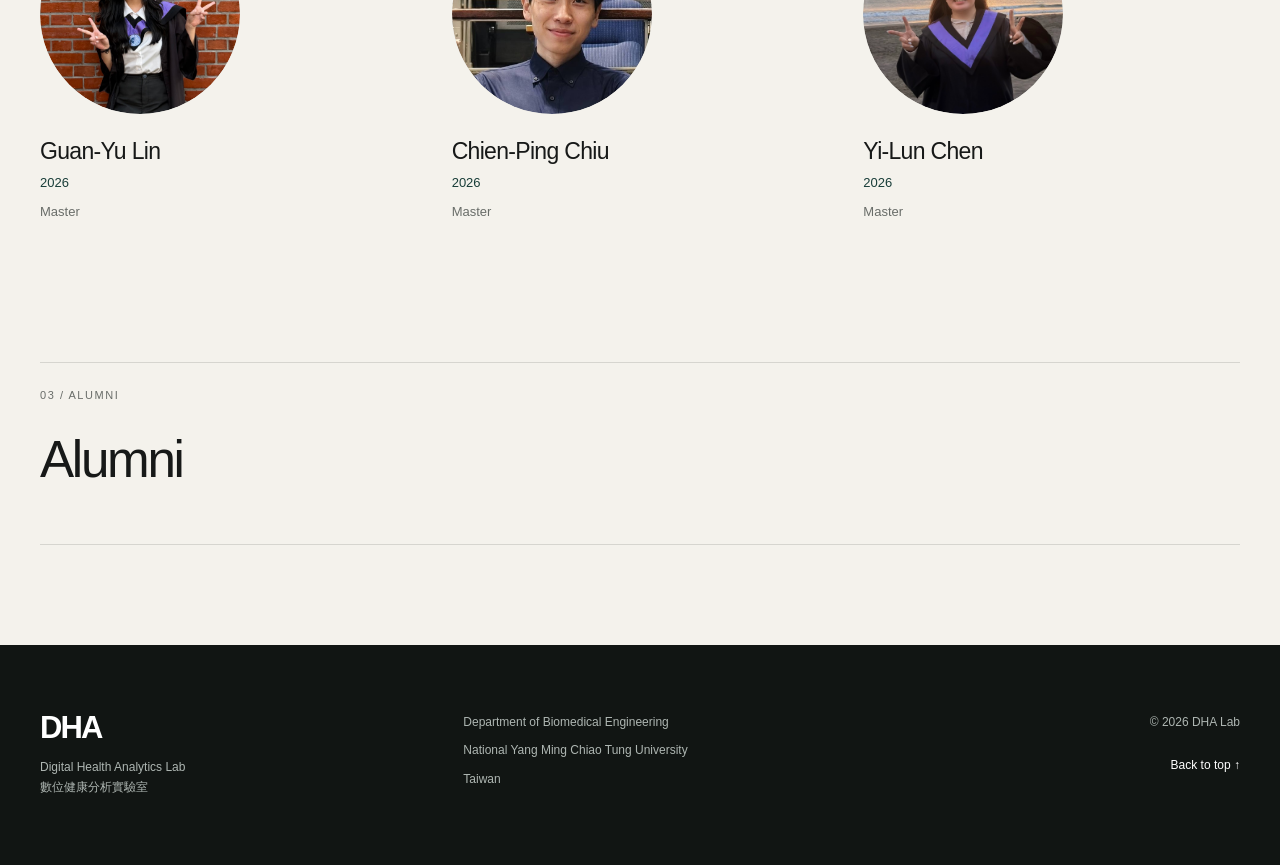
==== commit c4705b25: "Comment out alumni entries in people.html Comment out alumni rows in the alumni list section." ====
--- a/people.html
+++ b/people.html
@@ -140,14 +140,14 @@
 <h2>Alumni</h2>
 </div>
 <div class="alumni-list">
-<div class="alumni-row">
+<!-- <div class="alumni-row">
 <span>Alumni Name</span>
 <span>M.S. · 2028</span>
 </div>
 <div class="alumni-row">
 <span>Alumni Name</span>
 <span>Research Assistant · 2027</span>
-</div>
+</div> -->
 </div>
 </div>
 </section>
